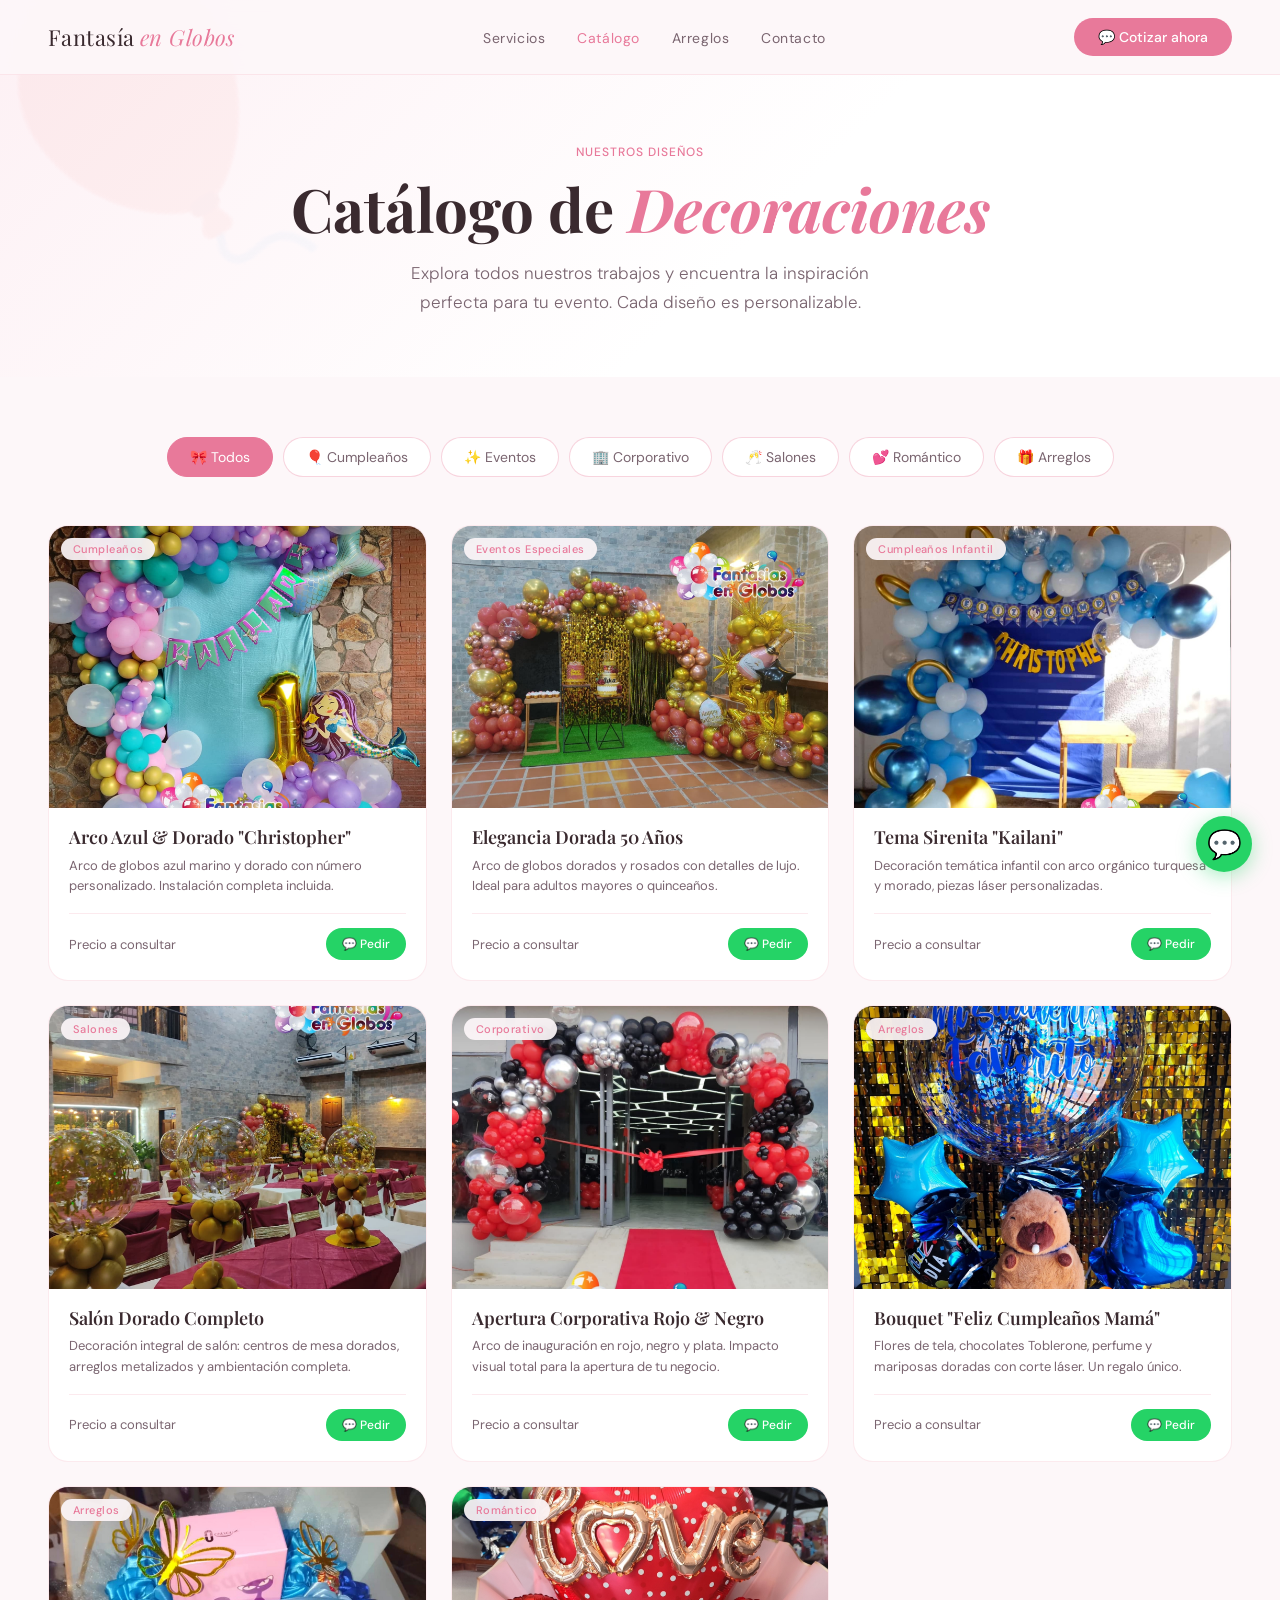
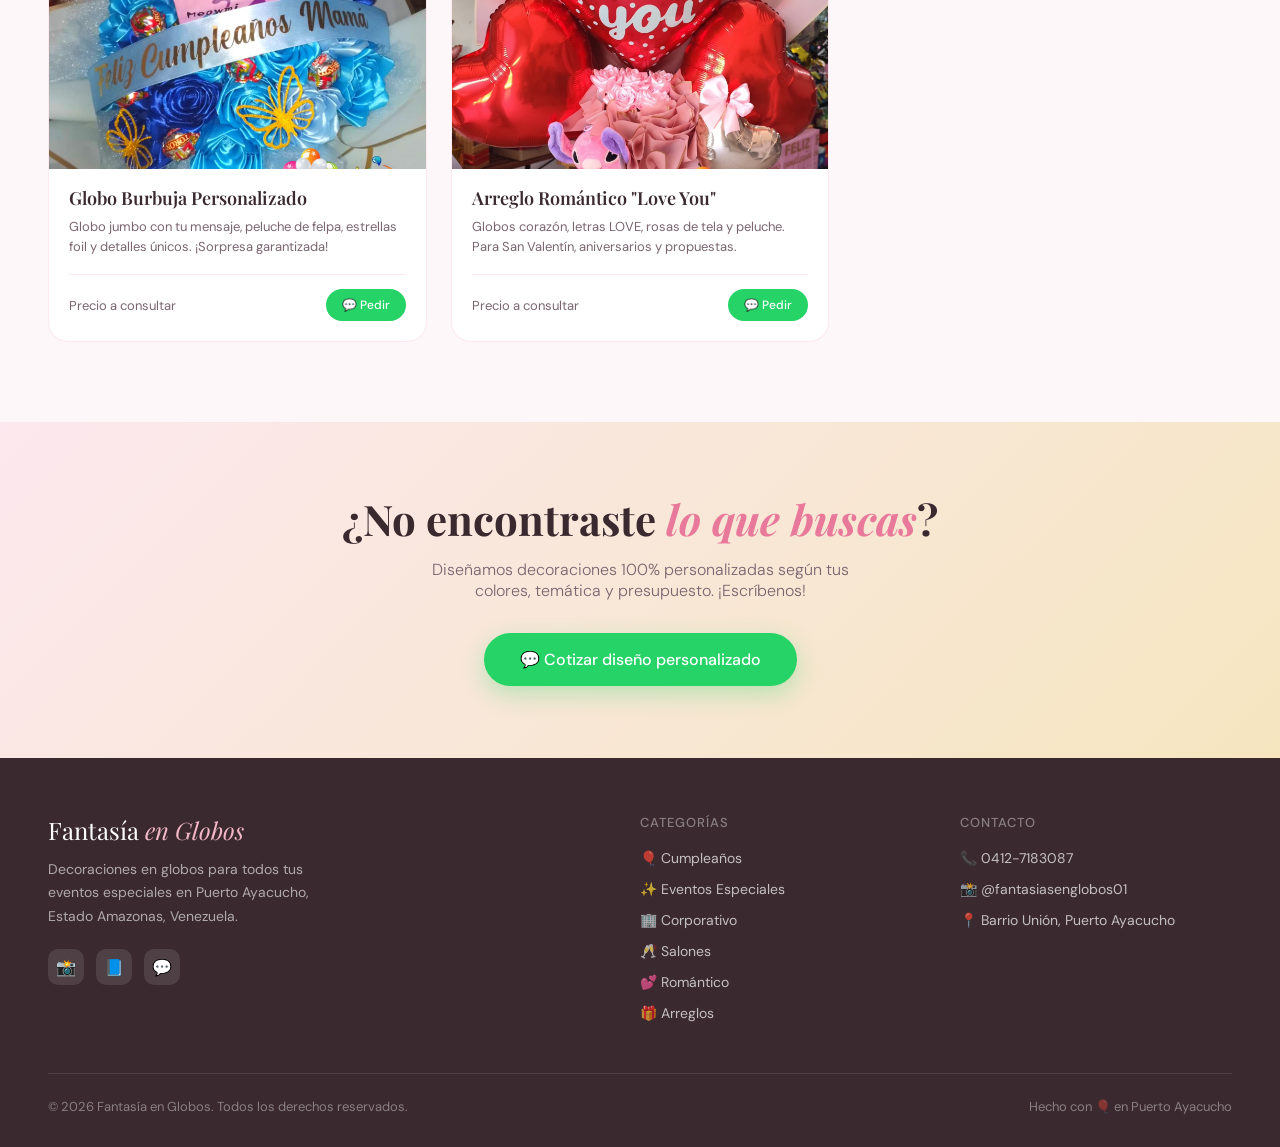
==== catalogo.html @ fffd7312 "Sitio web Fantasía en Globos - versión inicial - index.html: homepage completa con hero, categorías," ====
<!DOCTYPE html>
<html lang="es">
<head>
<meta charset="UTF-8">
<meta name="viewport" content="width=device-width, initial-scale=1.0">
<title>Catálogo — Fantasía en Globos | Puerto Ayacucho</title>
<meta name="description" content="Explora nuestro catálogo completo de decoraciones en globos: cumpleaños, eventos corporativos, románticos y arreglos especiales en Puerto Ayacucho, Venezuela.">
<link rel="stylesheet" href="styles.css">
<style>
  /* ── PAGE HERO ── */
  .page-hero {
    padding: 140px 48px 60px;
    background: linear-gradient(135deg, var(--rosa-palido) 0%, white 60%);
    text-align: center;
    position: relative; overflow: hidden;
  }
  .page-hero::before {
    content: '🎈';
    position: absolute; font-size: 300px; opacity: 0.04;
    top: -60px; left: -40px; transform: rotate(-20deg);
    pointer-events: none;
  }
  .page-hero .section-tag { margin-bottom: 14px; }
  .page-hero h1 {
    font-family: 'Playfair Display', serif;
    font-size: clamp(36px, 5vw, 60px);
    line-height: 1.15; color: var(--gris-texto);
    margin-bottom: 16px;
  }
  .page-hero h1 em { font-style: italic; color: var(--rosa-profundo); }
  .page-hero p { font-size: 17px; color: var(--gris-suave); max-width: 520px; margin: 0 auto; font-weight: 300; line-height: 1.7; }

  /* ── FILTER TABS ── */
  .catalog-section { padding: 60px 48px 80px; }
  .filter-wrap {
    display: flex; gap: 10px; flex-wrap: wrap;
    justify-content: center; margin-bottom: 48px;
  }
  .filter-btn {
    padding: 10px 22px; border-radius: 100px;
    border: 1.5px solid rgba(244,184,200,0.6);
    background: white; color: var(--gris-suave);
    font-size: 14px; font-weight: 400; cursor: pointer;
    transition: all 0.2s; font-family: 'DM Sans', sans-serif;
  }
  .filter-btn:hover { border-color: var(--rosa-profundo); color: var(--rosa-profundo); }
  .filter-btn.active {
    background: var(--rosa-profundo); color: white;
    border-color: var(--rosa-profundo);
  }

  /* ── CATALOG GRID ── */
  .catalog-grid {
    display: grid;
    grid-template-columns: repeat(3, 1fr);
    gap: 24px;
  }
  .catalog-card {
    border-radius: 20px; overflow: hidden;
    background: white;
    border: 1px solid rgba(244,184,200,0.3);
    transition: transform 0.3s, box-shadow 0.3s, opacity 0.3s;
    cursor: pointer;
  }
  .catalog-card:hover { transform: translateY(-5px); box-shadow: 0 20px 48px rgba(232,121,154,0.15); }
  .catalog-card.hidden { display: none; }
  .card-img {
    aspect-ratio: 4/3; overflow: hidden; position: relative;
  }
  .card-img img { width: 100%; height: 100%; object-fit: cover; transition: transform 0.5s; }
  .catalog-card:hover .card-img img { transform: scale(1.06); }
  .card-cat-badge {
    position: absolute; top: 12px; left: 12px;
    background: rgba(253,247,249,0.92);
    backdrop-filter: blur(8px);
    padding: 4px 12px; border-radius: 100px;
    font-size: 11px; font-weight: 500;
    color: var(--rosa-profundo); letter-spacing: 0.04em;
  }
  .card-zoom {
    position: absolute; top: 12px; right: 12px;
    width: 34px; height: 34px; border-radius: 50%;
    background: white;
    display: flex; align-items: center; justify-content: center;
    font-size: 16px; opacity: 0; transform: scale(0.8);
    transition: all 0.25s;
    box-shadow: 0 2px 8px rgba(0,0,0,0.1);
  }
  .catalog-card:hover .card-zoom { opacity: 1; transform: scale(1); }
  .card-body { padding: 18px 20px 20px; }
  .card-name {
    font-family: 'Playfair Display', serif;
    font-size: 18px; font-weight: 600;
    color: var(--gris-texto); margin-bottom: 6px;
    line-height: 1.3;
  }
  .card-desc { font-size: 13px; color: var(--gris-suave); line-height: 1.6; margin-bottom: 16px; }
  .card-footer {
    display: flex; align-items: center; justify-content: space-between;
    padding-top: 14px;
    border-top: 1px solid rgba(244,184,200,0.3);
  }
  .card-price { font-size: 13px; color: var(--gris-suave); }
  .card-wa-btn {
    display: inline-flex; align-items: center; gap: 6px;
    background: #25D366; color: white;
    padding: 8px 16px; border-radius: 100px;
    font-size: 12px; font-weight: 500; text-decoration: none;
    transition: background 0.2s;
  }
  .card-wa-btn:hover { background: #20b858; }

  /* ── MODAL ── */
  .modal-overlay {
    display: none;
    position: fixed; inset: 0; z-index: 1000;
    background: rgba(30,15,20,0.8);
    backdrop-filter: blur(4px);
    align-items: center; justify-content: center;
    padding: 20px;
  }
  .modal-overlay.open { display: flex; }
  .modal-box {
    background: white; border-radius: 24px;
    max-width: 780px; width: 100%;
    display: grid; grid-template-columns: 1fr 1fr;
    overflow: hidden;
    max-height: 90vh;
    box-shadow: 0 32px 80px rgba(0,0,0,0.3);
    animation: modalIn 0.3s ease;
  }
  @keyframes modalIn {
    from { opacity: 0; transform: scale(0.96) translateY(10px); }
    to { opacity: 1; transform: scale(1) translateY(0); }
  }
  .modal-img { overflow: hidden; }
  .modal-img img { width: 100%; height: 100%; object-fit: cover; min-height: 320px; }
  .modal-content { padding: 36px 32px; display: flex; flex-direction: column; }
  .modal-close {
    align-self: flex-end;
    background: var(--rosa-claro); border: none;
    width: 36px; height: 36px; border-radius: 50%;
    font-size: 18px; cursor: pointer; color: var(--rosa-profundo);
    display: flex; align-items: center; justify-content: center;
    transition: background 0.2s; margin-bottom: 20px;
  }
  .modal-close:hover { background: var(--rosa); }
  .modal-cat {
    font-size: 11px; font-weight: 500; letter-spacing: 0.08em;
    text-transform: uppercase; color: var(--dorado);
    margin-bottom: 8px;
  }
  .modal-name {
    font-family: 'Playfair Display', serif;
    font-size: clamp(22px, 3vw, 28px); line-height: 1.2;
    color: var(--gris-texto); margin-bottom: 14px;
  }
  .modal-desc { font-size: 15px; color: var(--gris-suave); line-height: 1.7; flex: 1; }
  .modal-wa-btn {
    display: inline-flex; align-items: center; gap: 8px;
    background: #25D366; color: white;
    padding: 14px 28px; border-radius: 100px;
    font-size: 15px; font-weight: 500; text-decoration: none;
    transition: all 0.2s; margin-top: 24px;
    box-shadow: 0 6px 20px rgba(37,211,102,0.3);
  }
  .modal-wa-btn:hover { background: #20b858; transform: translateY(-2px); }

  /* ── CTA BOTTOM ── */
  .catalog-cta {
    background: linear-gradient(135deg, var(--rosa-claro) 0%, var(--dorado-claro) 100%);
    padding: 72px 48px;
    text-align: center;
  }
  .catalog-cta h2 {
    font-family: 'Playfair Display', serif;
    font-size: clamp(26px, 3.5vw, 42px);
    margin-bottom: 14px; line-height: 1.2;
  }
  .catalog-cta h2 em { font-style: italic; color: var(--rosa-profundo); }
  .catalog-cta p { font-size: 16px; color: var(--gris-suave); max-width: 440px; margin: 0 auto 32px; font-weight: 300; }

  /* ── RESPONSIVE ── */
  @media (max-width: 900px) {
    .page-hero { padding: 120px 24px 50px; }
    .catalog-section { padding: 40px 24px 60px; }
    .catalog-grid { grid-template-columns: repeat(2, 1fr); gap: 16px; }
    .modal-box { grid-template-columns: 1fr; }
    .modal-img { display: none; }
    .catalog-cta { padding: 60px 24px; }
  }
  @media (max-width: 520px) {
    .catalog-grid { grid-template-columns: 1fr; }
  }
</style>
</head>
<body>

<!-- WHATSAPP FLOTANTE -->
<a href="https://wa.me/584127183087" class="whatsapp-float" target="_blank" title="Contáctanos por WhatsApp">💬</a>

<!-- NAVBAR -->
<nav>
  <a href="index.html" class="nav-logo">Fantasía <span>en Globos</span></a>
  <ul class="nav-links">
    <li><a href="index.html#categorias">Servicios</a></li>
    <li><a href="catalogo.html" class="active">Catálogo</a></li>
    <li><a href="index.html#arreglos">Arreglos</a></li>
    <li><a href="contacto.html">Contacto</a></li>
  </ul>
  <a href="https://wa.me/584127183087" class="nav-cta" target="_blank">💬 Cotizar ahora</a>
</nav>

<!-- PAGE HERO -->
<section class="page-hero">
  <div class="section-tag">Nuestros diseños</div>
  <h1>Catálogo de <em>Decoraciones</em></h1>
  <p>Explora todos nuestros trabajos y encuentra la inspiración perfecta para tu evento. Cada diseño es personalizable.</p>
</section>

<!-- CATALOG -->
<section class="catalog-section">

  <!-- Filtros -->
  <div class="filter-wrap">
    <button class="filter-btn active" data-filter="all">🎀 Todos</button>
    <button class="filter-btn" data-filter="cumpleanos">🎈 Cumpleaños</button>
    <button class="filter-btn" data-filter="eventos">✨ Eventos</button>
    <button class="filter-btn" data-filter="corporativo">🏢 Corporativo</button>
    <button class="filter-btn" data-filter="salones">🥂 Salones</button>
    <button class="filter-btn" data-filter="romantico">💕 Romántico</button>
    <button class="filter-btn" data-filter="arreglos">🎁 Arreglos</button>
  </div>

  <!-- Grid -->
  <div class="catalog-grid">

    <!-- Cumple 1 -->
    <div class="catalog-card" data-category="cumpleanos"
         data-name="Arco Azul & Dorado &quot;Christopher&quot;"
         data-cat="Cumpleaños"
         data-desc="Imponente arco de globos en tonos azul cielo, azul marino y dorado. Decoración completa de mesa con número personalizado. Perfecto para cumpleaños masculinos y elegantes."
         data-img="Cumple_1.jpg">
      <div class="card-img">
        <img src="Cumple_1.jpg" alt="Arco azul y dorado cumpleaños Christopher" loading="lazy">
        <div class="card-cat-badge">Cumpleaños</div>
        <div class="card-zoom">🔍</div>
      </div>
      <div class="card-body">
        <div class="card-name">Arco Azul & Dorado "Christopher"</div>
        <div class="card-desc">Arco de globos azul marino y dorado con número personalizado. Instalación completa incluida.</div>
        <div class="card-footer">
          <span class="card-price">Precio a consultar</span>
          <a href="https://wa.me/584127183087?text=Hola%21%20Me%20interesa%20el%20%22Arco%20Azul%20y%20Dorado%22%20para%20cumplea%C3%B1os.%20%C2%BFMe%20pueden%20cotizar%3F" class="card-wa-btn" target="_blank">💬 Pedir</a>
        </div>
      </div>
    </div>

    <!-- Cumple 2 -->
    <div class="catalog-card" data-category="cumpleanos eventos"
         data-name="Elegancia Dorada 50 Años"
         data-cat="Cumpleaños / Eventos"
         data-desc="Decoración de lujo en rosa y dorado para un cumpleaños de 50 años. Arco de globos texturizados con globos dorados, rosados y transparentes. Estilo sofisticado y atemporal."
         data-img="Cumple2.jpg">
      <div class="card-img">
        <img src="Cumple2.jpg" alt="Decoración elegante cumpleaños 50 años dorado y rosa" loading="lazy">
        <div class="card-cat-badge">Eventos Especiales</div>
        <div class="card-zoom">🔍</div>
      </div>
      <div class="card-body">
        <div class="card-name">Elegancia Dorada 50 Años</div>
        <div class="card-desc">Arco de globos dorados y rosados con detalles de lujo. Ideal para adultos mayores o quinceaños.</div>
        <div class="card-footer">
          <span class="card-price">Precio a consultar</span>
          <a href="https://wa.me/584127183087?text=Hola%21%20Me%20interesa%20la%20%22Elegancia%20Dorada%2050%20A%C3%B1os%22.%20%C2%BFMe%20pueden%20cotizar%3F" class="card-wa-btn" target="_blank">💬 Pedir</a>
        </div>
      </div>
    </div>

    <!-- Cumple 3 -->
    <div class="catalog-card" data-category="cumpleanos"
         data-name="Tema Sirenita &quot;Kailani&quot;"
         data-cat="Cumpleaños Infantil"
         data-desc="Mágica decoración temática de La Sirenita para el cumpleaños de Kailani. Globos en degradé de turquesa, verde mar y morado. Arco orgánico con piezas personalizadas de corte láser."
         data-img="Cumple3.jpg">
      <div class="card-img">
        <img src="Cumple3.jpg" alt="Tema Sirenita cumpleaños infantil Kailani" loading="lazy">
        <div class="card-cat-badge">Cumpleaños Infantil</div>
        <div class="card-zoom">🔍</div>
      </div>
      <div class="card-body">
        <div class="card-name">Tema Sirenita "Kailani"</div>
        <div class="card-desc">Decoración temática infantil con arco orgánico turquesa y morado, piezas láser personalizadas.</div>
        <div class="card-footer">
          <span class="card-price">Precio a consultar</span>
          <a href="https://wa.me/584127183087?text=Hola%21%20Me%20interesa%20el%20%22Tema%20Sirenita%22%20para%20cumplea%C3%B1os%20infantil.%20%C2%BFMe%20pueden%20cotizar%3F" class="card-wa-btn" target="_blank">💬 Pedir</a>
        </div>
      </div>
    </div>

    <!-- Corpo 1 -->
    <div class="catalog-card" data-category="salones corporativo"
         data-name="Salón Dorado Completo"
         data-cat="Salones / Corporativo"
         data-desc="Decoración integral de salón con centros de mesa dorados, arreglos florales artificiales y globos metalizados. Ambientación completa para 15+ mesas. Perfecto para banquetes, bodas y eventos corporativos de gala."
         data-img="Corpo1.jpg">
      <div class="card-img">
        <img src="Corpo1.jpg" alt="Salón completo decorado con centros de mesa dorados" loading="lazy">
        <div class="card-cat-badge">Salones</div>
        <div class="card-zoom">🔍</div>
      </div>
      <div class="card-body">
        <div class="card-name">Salón Dorado Completo</div>
        <div class="card-desc">Decoración integral de salón: centros de mesa dorados, arreglos metalizados y ambientación completa.</div>
        <div class="card-footer">
          <span class="card-price">Precio a consultar</span>
          <a href="https://wa.me/584127183087?text=Hola%21%20Me%20interesa%20la%20%22Decoraci%C3%B3n%20de%20Sal%C3%B3n%20Dorado%22.%20%C2%BFMe%20pueden%20cotizar%3F" class="card-wa-btn" target="_blank">💬 Pedir</a>
        </div>
      </div>
    </div>

    <!-- Corpo 2 -->
    <div class="catalog-card" data-category="corporativo"
         data-name="Apertura Corporativa Rojo & Negro"
         data-cat="Corporativo"
         data-desc="Arco de inauguración en rojo, negro y plata para apertura de negocio. Diseño impactante con globos metalizados y cromados. Transmite profesionalismo y da la bienvenida con estilo a clientes y socios."
         data-img="Corpo2.jpg">
      <div class="card-img">
        <img src="Corpo2.jpg" alt="Arco corporativo rojo negro plata apertura negocio" loading="lazy">
        <div class="card-cat-badge">Corporativo</div>
        <div class="card-zoom">🔍</div>
      </div>
      <div class="card-body">
        <div class="card-name">Apertura Corporativa Rojo & Negro</div>
        <div class="card-desc">Arco de inauguración en rojo, negro y plata. Impacto visual total para la apertura de tu negocio.</div>
        <div class="card-footer">
          <span class="card-price">Precio a consultar</span>
          <a href="https://wa.me/584127183087?text=Hola%21%20Me%20interesa%20el%20%22Arco%20Corporativo%20Rojo%20y%20Negro%22%20para%20apertura.%20%C2%BFMe%20pueden%20cotizar%3F" class="card-wa-btn" target="_blank">💬 Pedir</a>
        </div>
      </div>
    </div>

    <!-- Arreglo 1 -->
    <div class="catalog-card" data-category="arreglos"
         data-name='Bouquet "Feliz Cumpleaños Mamá"'
         data-cat="Arreglos Especiales"
         data-desc="Arreglo decorativo especial con flores de tela, chocolates Toblerone, perfume y mariposas doradas cortadas con láser. Un regalo completo, detallado y único que seguro le encantará a mamá."
         data-img="Arreglo1.jpg">
      <div class="card-img">
        <img src="Arreglo1.jpg" alt="Bouquet Feliz Cumpleaños Mamá con chocolates y mariposas láser" loading="lazy">
        <div class="card-cat-badge">Arreglos</div>
        <div class="card-zoom">🔍</div>
      </div>
      <div class="card-body">
        <div class="card-name">Bouquet "Feliz Cumpleaños Mamá"</div>
        <div class="card-desc">Flores de tela, chocolates Toblerone, perfume y mariposas doradas con corte láser. Un regalo único.</div>
        <div class="card-footer">
          <span class="card-price">Precio a consultar</span>
          <a href="https://wa.me/584127183087?text=Hola%21%20Me%20interesa%20el%20%22Bouquet%20Feliz%20Cumplea%C3%B1os%20Mam%C3%A1%22.%20%C2%BFMe%20pueden%20cotizar%3F" class="card-wa-btn" target="_blank">💬 Pedir</a>
        </div>
      </div>
    </div>

    <!-- Arreglo 2 -->
    <div class="catalog-card" data-category="arreglos"
         data-name="Globo Burbuja Personalizado"
         data-cat="Arreglos / Regalos"
         data-desc="Globo jumbo transparente tipo burbuja con mensaje o nombre personalizado en su interior. Acompañado de peluche de felpa, estrellas foil y detalles decorativos únicos. Sorprende de una manera diferente."
         data-img="Arreglo2.jpg">
      <div class="card-img">
        <img src="Arreglo2.jpg" alt="Globo burbuja personalizado con peluche y estrellas foil" loading="lazy">
        <div class="card-cat-badge">Arreglos</div>
        <div class="card-zoom">🔍</div>
      </div>
      <div class="card-body">
        <div class="card-name">Globo Burbuja Personalizado</div>
        <div class="card-desc">Globo jumbo con tu mensaje, peluche de felpa, estrellas foil y detalles únicos. ¡Sorpresa garantizada!</div>
        <div class="card-footer">
          <span class="card-price">Precio a consultar</span>
          <a href="https://wa.me/584127183087?text=Hola%21%20Me%20interesa%20el%20%22Globo%20Burbuja%20Personalizado%22.%20%C2%BFMe%20pueden%20cotizar%3F" class="card-wa-btn" target="_blank">💬 Pedir</a>
        </div>
      </div>
    </div>

    <!-- Arreglo 3 -->
    <div class="catalog-card" data-category="arreglos romantico"
         data-name='Arreglo Romántico "Love You"'
         data-cat="Romántico / Arreglos"
         data-desc="Arreglo romántico con globos corazón rojos y rosados, letras foil LOVE, rosas de tela y peluche de peluche. Ideal para San Valentín, aniversarios, propuestas de matrimonio o cualquier sorpresa especial."
         data-img="Arreglo3.jpg">
      <div class="card-img">
        <img src="Arreglo3.jpg" alt="Arreglo romántico Love You globos corazón y rosas" loading="lazy">
        <div class="card-cat-badge">Romántico</div>
        <div class="card-zoom">🔍</div>
      </div>
      <div class="card-body">
        <div class="card-name">Arreglo Romántico "Love You"</div>
        <div class="card-desc">Globos corazón, letras LOVE, rosas de tela y peluche. Para San Valentín, aniversarios y propuestas.</div>
        <div class="card-footer">
          <span class="card-price">Precio a consultar</span>
          <a href="https://wa.me/584127183087?text=Hola%21%20Me%20interesa%20el%20%22Arreglo%20Romántico%20Love%20You%22.%20%C2%BFMe%20pueden%20cotizar%3F" class="card-wa-btn" target="_blank">💬 Pedir</a>
        </div>
      </div>
    </div>

  </div>
</section>

<!-- MODAL -->
<div class="modal-overlay" id="modal">
  <div class="modal-box">
    <div class="modal-img">
      <img id="modal-img" src="" alt="">
    </div>
    <div class="modal-content">
      <button class="modal-close" id="modal-close">✕</button>
      <div class="modal-cat" id="modal-cat"></div>
      <div class="modal-name" id="modal-name"></div>
      <div class="modal-desc" id="modal-desc"></div>
      <a class="modal-wa-btn" id="modal-wa" href="#" target="_blank">💬 Pedir por WhatsApp</a>
    </div>
  </div>
</div>

<!-- CTA -->
<section class="catalog-cta">
  <h2>¿No encontraste <em>lo que buscas</em>?</h2>
  <p>Diseñamos decoraciones 100% personalizadas según tus colores, temática y presupuesto. ¡Escríbenos!</p>
  <a href="https://wa.me/584127183087?text=Hola%21%20Quisiera%20cotizar%20una%20decoraci%C3%B3n%20personalizada.%20%C2%BFMe%20pueden%20asesorar%3F" class="btn-whatsapp" target="_blank">💬 Cotizar diseño personalizado</a>
</section>

<!-- FOOTER -->
<footer>
  <div class="footer-grid">
    <div>
      <div class="footer-logo">Fantasía <span>en Globos</span></div>
      <div class="footer-desc">Decoraciones en globos para todos tus eventos especiales en Puerto Ayacucho, Estado Amazonas, Venezuela.</div>
      <div class="footer-social">
        <a href="https://www.instagram.com/fantasiasenglobos01" class="social-btn" target="_blank" title="Instagram">📸</a>
        <a href="https://www.facebook.com/fantasiaen.globo.5" class="social-btn" target="_blank" title="Facebook">📘</a>
        <a href="https://wa.me/584127183087" class="social-btn" target="_blank" title="WhatsApp">💬</a>
      </div>
    </div>
    <div class="footer-col">
      <h4>Categorías</h4>
      <ul>
        <li><a href="catalogo.html?cat=cumpleanos">🎈 Cumpleaños</a></li>
        <li><a href="catalogo.html?cat=eventos">✨ Eventos Especiales</a></li>
        <li><a href="catalogo.html?cat=corporativo">🏢 Corporativo</a></li>
        <li><a href="catalogo.html?cat=salones">🥂 Salones</a></li>
        <li><a href="catalogo.html?cat=romantico">💕 Romántico</a></li>
        <li><a href="catalogo.html?cat=arreglos">🎁 Arreglos</a></li>
      </ul>
    </div>
    <div class="footer-col">
      <h4>Contacto</h4>
      <ul>
        <li><a href="https://wa.me/584127183087">📞 0412-7183087</a></li>
        <li><a href="https://www.instagram.com/fantasiasenglobos01" target="_blank">📸 @fantasiasenglobos01</a></li>
        <li><a href="contacto.html">📍 Barrio Unión, Puerto Ayacucho</a></li>
      </ul>
    </div>
  </div>
  <div class="footer-bottom">
    <span>© 2026 Fantasía en Globos. Todos los derechos reservados.</span>
    <span>Hecho con 🎈 en Puerto Ayacucho</span>
  </div>
</footer>

<script>
  /* ── FILTER ── */
  const filterBtns = document.querySelectorAll('.filter-btn');
  const cards = document.querySelectorAll('.catalog-card');

  filterBtns.forEach(btn => {
    btn.addEventListener('click', () => {
      filterBtns.forEach(b => b.classList.remove('active'));
      btn.classList.add('active');
      const filter = btn.dataset.filter;
      cards.forEach(card => {
        const cats = card.dataset.category || '';
        if (filter === 'all' || cats.includes(filter)) {
          card.classList.remove('hidden');
        } else {
          card.classList.add('hidden');
        }
      });
    });
  });

  /* ── FILTER FROM URL ── */
  const urlParams = new URLSearchParams(window.location.search);
  const catParam = urlParams.get('cat');
  if (catParam) {
    const matchBtn = document.querySelector(`[data-filter="${catParam}"]`);
    if (matchBtn) matchBtn.click();
  }

  /* ── MODAL ── */
  const modal = document.getElementById('modal');
  const modalImg = document.getElementById('modal-img');
  const modalCat = document.getElementById('modal-cat');
  const modalName = document.getElementById('modal-name');
  const modalDesc = document.getElementById('modal-desc');
  const modalWa = document.getElementById('modal-wa');
  const modalClose = document.getElementById('modal-close');

  cards.forEach(card => {
    card.addEventListener('click', (e) => {
      if (e.target.closest('.card-wa-btn')) return;
      const img = card.dataset.img;
      const name = card.dataset.name;
      const cat = card.dataset.cat;
      const desc = card.dataset.desc;
      const waMsg = encodeURIComponent(`Hola! Me interesa "${name}". ¿Me pueden cotizar?`);
      modalImg.src = img;
      modalImg.alt = name;
      modalCat.textContent = cat;
      modalName.innerHTML = name;
      modalDesc.textContent = desc;
      modalWa.href = `https://wa.me/584127183087?text=${waMsg}`;
      modal.classList.add('open');
      document.body.style.overflow = 'hidden';
    });
  });

  function closeModal() {
    modal.classList.remove('open');
    document.body.style.overflow = '';
  }
  modalClose.addEventListener('click', closeModal);
  modal.addEventListener('click', (e) => { if (e.target === modal) closeModal(); });
  document.addEventListener('keydown', (e) => { if (e.key === 'Escape') closeModal(); });
</script>

</body>
</html>
---- styles.css ----
/* =============================================
   FANTASÍA EN GLOBOS — Estilos compartidos
   ============================================= */

@import url('https://fonts.googleapis.com/css2?family=Playfair+Display:ital,wght@0,400;0,600;1,400&family=DM+Sans:wght@300;400;500&display=swap');

:root {
  --rosa: #f4b8c8;
  --rosa-claro: #fce8ee;
  --rosa-palido: #fdf0f4;
  --rosa-profundo: #e8799a;
  --dorado: #c9a84c;
  --dorado-claro: #f5e6c0;
  --blanco: #ffffff;
  --gris-texto: #3a2a2f;
  --gris-suave: #7a6570;
  --fondo: #fdf7f9;
}

* { margin: 0; padding: 0; box-sizing: border-box; }
html { scroll-behavior: smooth; }
body {
  font-family: 'DM Sans', sans-serif;
  background: var(--fondo);
  color: var(--gris-texto);
  overflow-x: hidden;
}

/* ── NAVBAR ── */
nav {
  position: fixed; top: 0; left: 0; right: 0; z-index: 100;
  display: flex; align-items: center; justify-content: space-between;
  padding: 18px 48px;
  background: rgba(253,247,249,0.92);
  backdrop-filter: blur(12px);
  border-bottom: 1px solid rgba(244,184,200,0.3);
}
.nav-logo {
  font-family: 'Playfair Display', serif;
  font-size: 22px;
  color: var(--gris-texto);
  text-decoration: none;
  letter-spacing: 0.02em;
}
.nav-logo span { color: var(--rosa-profundo); font-style: italic; }
.nav-links { display: flex; gap: 32px; list-style: none; }
.nav-links a {
  font-size: 14px; font-weight: 400; color: var(--gris-suave);
  text-decoration: none; letter-spacing: 0.04em;
  transition: color 0.2s;
}
.nav-links a:hover, .nav-links a.active { color: var(--rosa-profundo); }
.nav-cta {
  background: var(--rosa-profundo); color: white;
  padding: 10px 24px; border-radius: 100px;
  font-size: 14px; font-weight: 500; text-decoration: none;
  transition: background 0.2s, transform 0.15s;
  display: flex; align-items: center; gap: 8px;
}
.nav-cta:hover { background: #d4607e; transform: translateY(-1px); }

/* ── BOTONES ── */
.btn-primary {
  background: var(--rosa-profundo); color: white;
  padding: 15px 32px; border-radius: 100px;
  font-size: 15px; font-weight: 500; text-decoration: none;
  display: inline-flex; align-items: center; gap: 10px;
  transition: all 0.2s;
}
.btn-primary:hover { background: #d4607e; transform: translateY(-2px); box-shadow: 0 8px 24px rgba(232,121,154,0.3); }
.btn-secondary {
  background: transparent; color: var(--gris-texto);
  padding: 15px 32px; border-radius: 100px;
  font-size: 15px; font-weight: 500; text-decoration: none;
  border: 1.5px solid rgba(58,42,47,0.2);
  display: inline-flex; align-items: center; gap: 10px;
  transition: all 0.2s;
}
.btn-secondary:hover { border-color: var(--rosa-profundo); color: var(--rosa-profundo); }
.btn-whatsapp {
  display: inline-flex; align-items: center; gap: 10px;
  background: #25D366; color: white;
  padding: 16px 36px; border-radius: 100px;
  font-size: 16px; font-weight: 500; text-decoration: none;
  transition: all 0.2s;
  box-shadow: 0 8px 24px rgba(37,211,102,0.3);
}
.btn-whatsapp:hover { background: #20b858; transform: translateY(-2px); box-shadow: 0 12px 32px rgba(37,211,102,0.4); }

/* ── SECTION HEADER ── */
.section-header { text-align: center; margin-bottom: 56px; }
.section-tag {
  display: inline-block;
  font-size: 12px; font-weight: 500; letter-spacing: 0.08em;
  text-transform: uppercase; color: var(--rosa-profundo);
  margin-bottom: 12px;
}
.section-title {
  font-family: 'Playfair Display', serif;
  font-size: clamp(28px, 3.5vw, 42px);
  color: var(--gris-texto); line-height: 1.2;
}
.section-title em { font-style: italic; color: var(--rosa-profundo); }

/* ── FOOTER ── */
footer {
  background: var(--gris-texto);
  color: rgba(255,255,255,0.8);
  padding: 56px 48px 32px;
}
.footer-grid {
  display: grid; grid-template-columns: 2fr 1fr 1fr;
  gap: 48px; margin-bottom: 40px;
}
.footer-logo {
  font-family: 'Playfair Display', serif;
  font-size: 24px; color: white;
  margin-bottom: 12px;
}
.footer-logo span { color: var(--rosa); font-style: italic; }
.footer-desc { font-size: 14px; line-height: 1.7; color: rgba(255,255,255,0.6); max-width: 280px; }
.footer-social { display: flex; gap: 12px; margin-top: 20px; }
.social-btn {
  width: 36px; height: 36px; border-radius: 10px;
  background: rgba(255,255,255,0.1);
  display: flex; align-items: center; justify-content: center;
  color: white; text-decoration: none; font-size: 16px;
  transition: background 0.2s;
}
.social-btn:hover { background: var(--rosa-profundo); }
.footer-col h4 { font-size: 13px; font-weight: 500; letter-spacing: 0.08em; text-transform: uppercase; color: rgba(255,255,255,0.4); margin-bottom: 16px; }
.footer-col ul { list-style: none; }
.footer-col li { margin-bottom: 10px; }
.footer-col a { color: rgba(255,255,255,0.7); text-decoration: none; font-size: 14px; transition: color 0.2s; }
.footer-col a:hover { color: var(--rosa); }
.footer-bottom {
  padding-top: 24px; border-top: 1px solid rgba(255,255,255,0.1);
  display: flex; justify-content: space-between; align-items: center;
  font-size: 13px; color: rgba(255,255,255,0.4);
}

/* ── WHATSAPP FLOAT ── */
.whatsapp-float {
  position: fixed; bottom: 28px; right: 28px; z-index: 999;
  width: 56px; height: 56px; border-radius: 50%;
  background: #25D366;
  display: flex; align-items: center; justify-content: center;
  font-size: 28px; text-decoration: none; color: white;
  box-shadow: 0 4px 20px rgba(37,211,102,0.4);
  transition: transform 0.2s, box-shadow 0.2s;
  animation: pulse 2.5s infinite;
}
.whatsapp-float:hover { transform: scale(1.1); box-shadow: 0 8px 28px rgba(37,211,102,0.5); }

/* ── ANIMACIONES ── */
@keyframes pulse {
  0%, 100% { box-shadow: 0 4px 20px rgba(37,211,102,0.4); }
  50% { box-shadow: 0 4px 32px rgba(37,211,102,0.7); }
}
@keyframes fadeUp {
  from { opacity: 0; transform: translateY(24px); }
  to { opacity: 1; transform: translateY(0); }
}
.fade-up { animation: fadeUp 0.7s ease forwards; }
.delay-1 { animation-delay: 0.1s; opacity: 0; }
.delay-2 { animation-delay: 0.25s; opacity: 0; }
.delay-3 { animation-delay: 0.4s; opacity: 0; }
.delay-4 { animation-delay: 0.55s; opacity: 0; }

/* ── RESPONSIVE COMPARTIDO ── */
@media (max-width: 900px) {
  nav { padding: 16px 24px; }
  .nav-links { display: none; }
  .footer-grid { grid-template-columns: 1fr; }
  .footer-bottom { flex-direction: column; gap: 8px; text-align: center; }
}
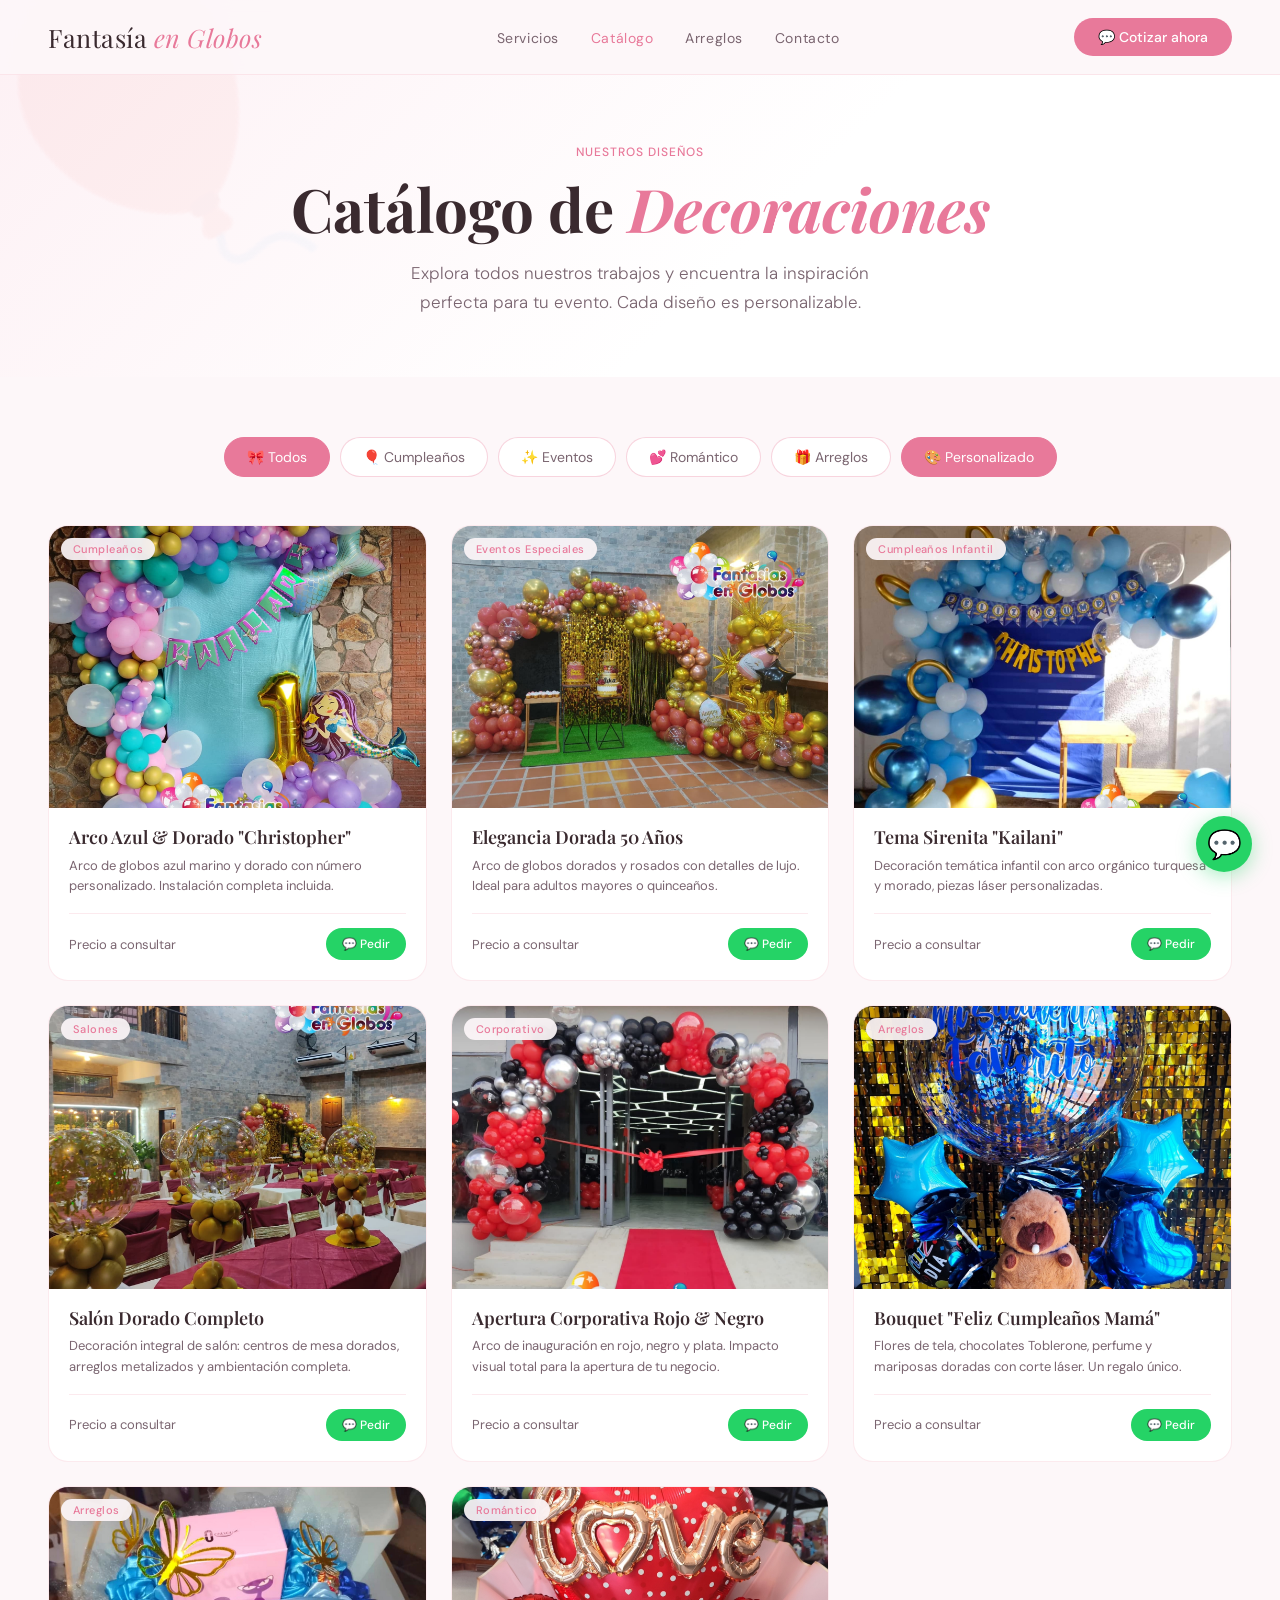
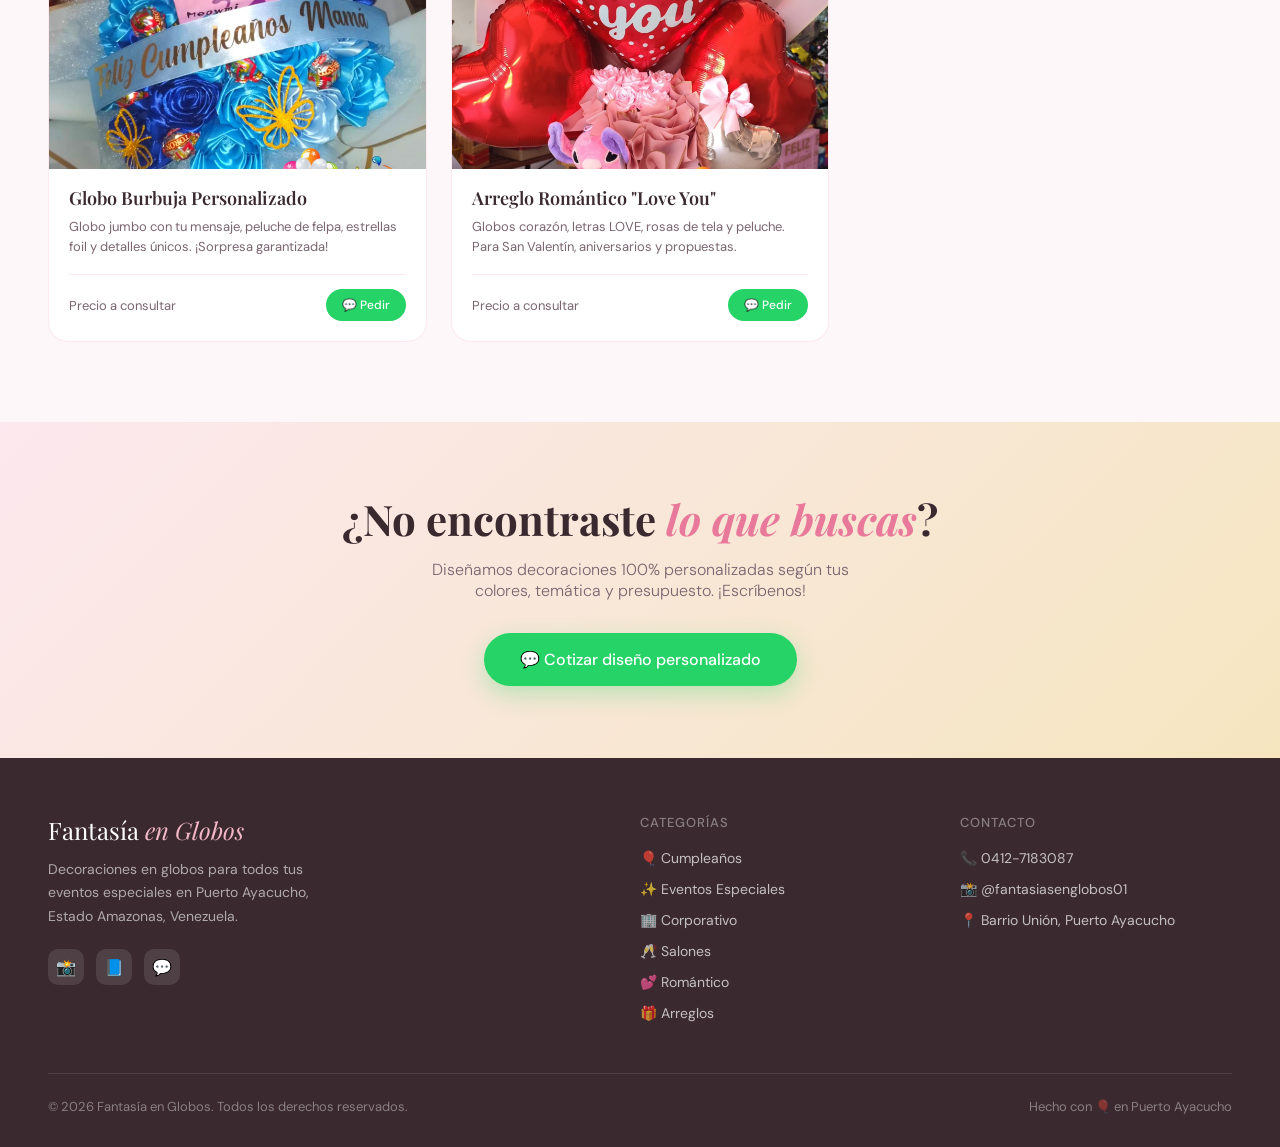
==== commit ec72c403: "catalogo: elimina filtros Salones/Corporativo, agrega botón Personalizado - Quita botones de filtro " ====
--- a/catalogo.html
+++ b/catalogo.html
@@ -48,6 +48,15 @@
     background: var(--rosa-profundo); color: white;
     border-color: var(--rosa-profundo);
   }
+  .filter-personalizado {
+    padding: 10px 22px; border-radius: 100px;
+    border: 1.5px solid #e8799a;
+    background: #e8799a; color: white;
+    font-size: 14px; font-weight: 400; cursor: pointer;
+    transition: all 0.2s; font-family: 'DM Sans', sans-serif;
+    text-decoration: none; display: inline-flex; align-items: center;
+  }
+  .filter-personalizado:hover { background: #d4607e; border-color: #d4607e; }
 
   /* ── CATALOG GRID ── */
   .catalog-grid {
@@ -226,10 +235,9 @@
     <button class="filter-btn active" data-filter="all">🎀 Todos</button>
     <button class="filter-btn" data-filter="cumpleanos">🎈 Cumpleaños</button>
     <button class="filter-btn" data-filter="eventos">✨ Eventos</button>
-    <button class="filter-btn" data-filter="corporativo">🏢 Corporativo</button>
-    <button class="filter-btn" data-filter="salones">🥂 Salones</button>
     <button class="filter-btn" data-filter="romantico">💕 Romántico</button>
     <button class="filter-btn" data-filter="arreglos">🎁 Arreglos</button>
+    <a href="configurador.html" class="filter-personalizado">🎨 Personalizado</a>
   </div>
 
   <!-- Grid -->
--- a/styles.css
+++ b/styles.css
@@ -35,9 +35,14 @@
   backdrop-filter: blur(12px);
   border-bottom: 1px solid rgba(244,184,200,0.3);
 }
+.nav-brand { display: flex; flex-direction: column; gap: 2px; }
+.nav-location {
+  font-size: 11.4px; color: var(--gris-suave);
+  letter-spacing: 0.05em; line-height: 1;
+}
 .nav-logo {
   font-family: 'Playfair Display', serif;
-  font-size: 22px;
+  font-size: 25.3px;
   color: var(--gris-texto);
   text-decoration: none;
   letter-spacing: 0.02em;
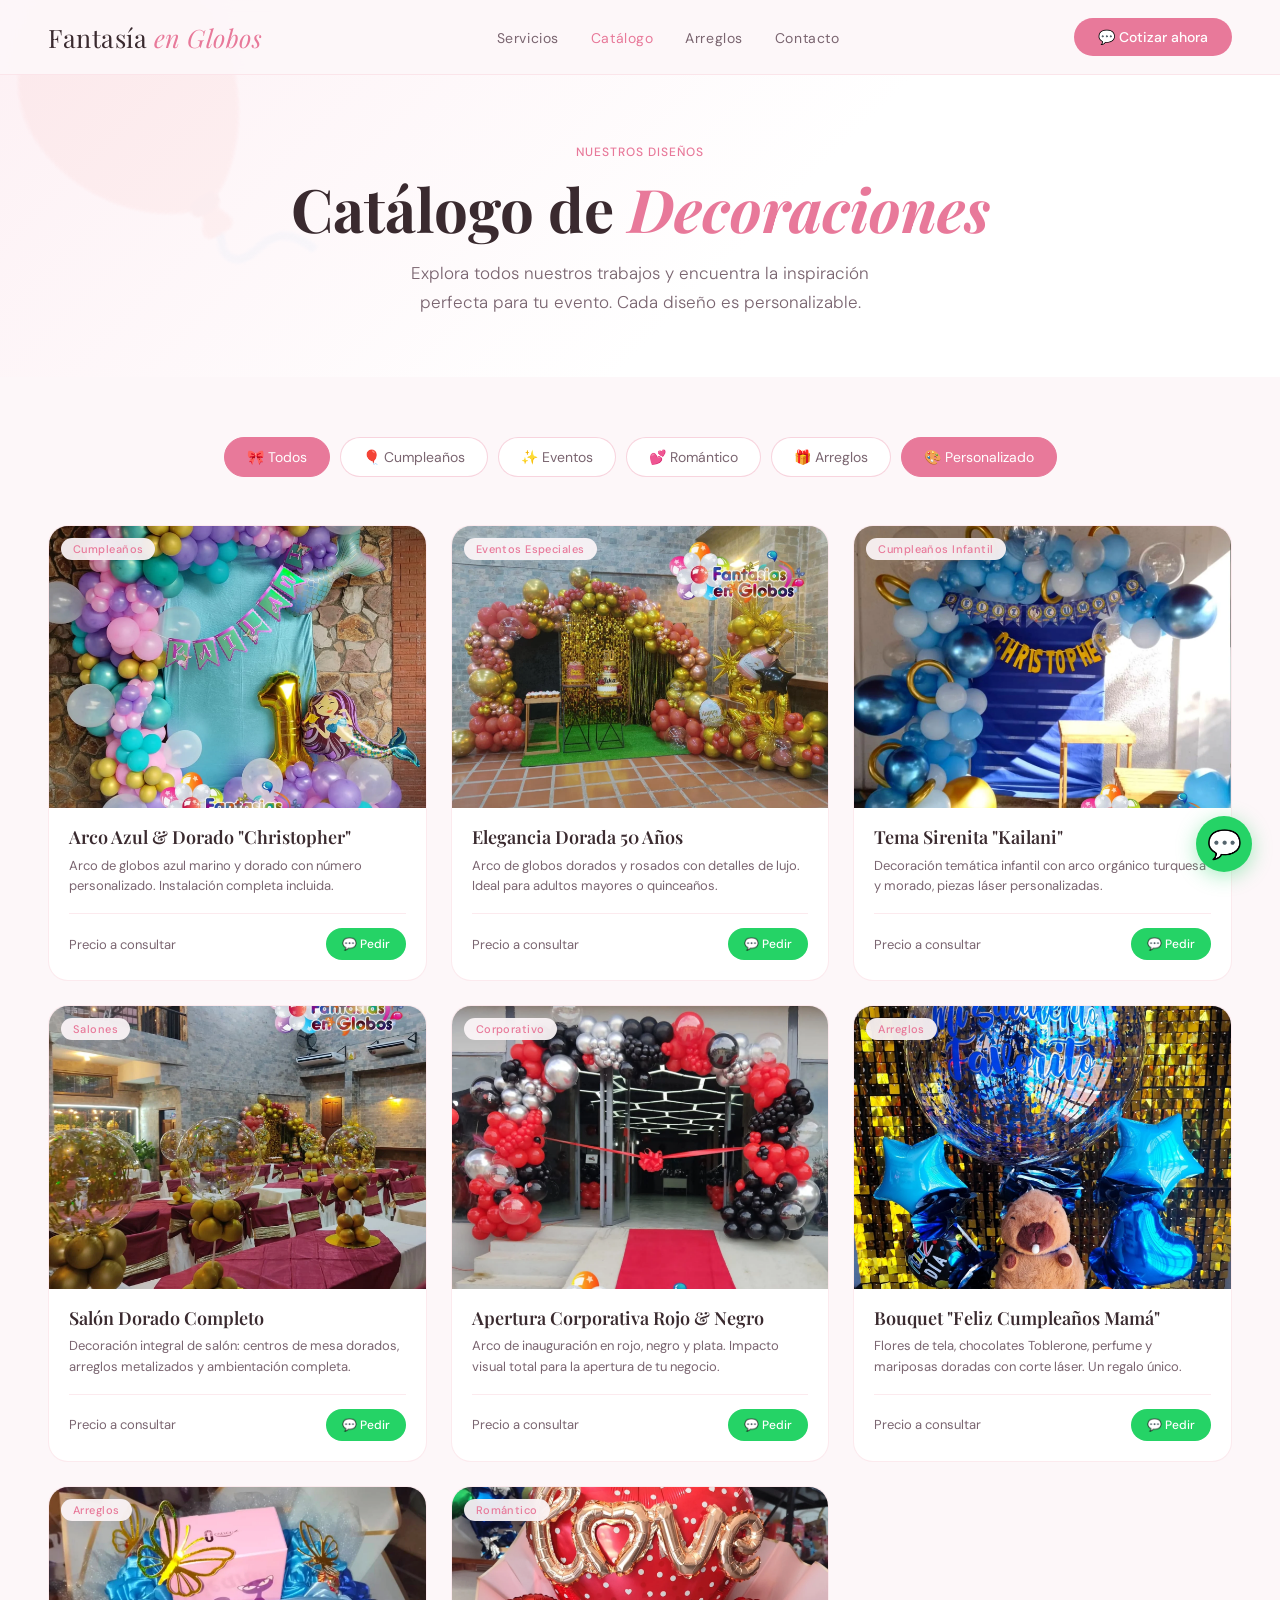
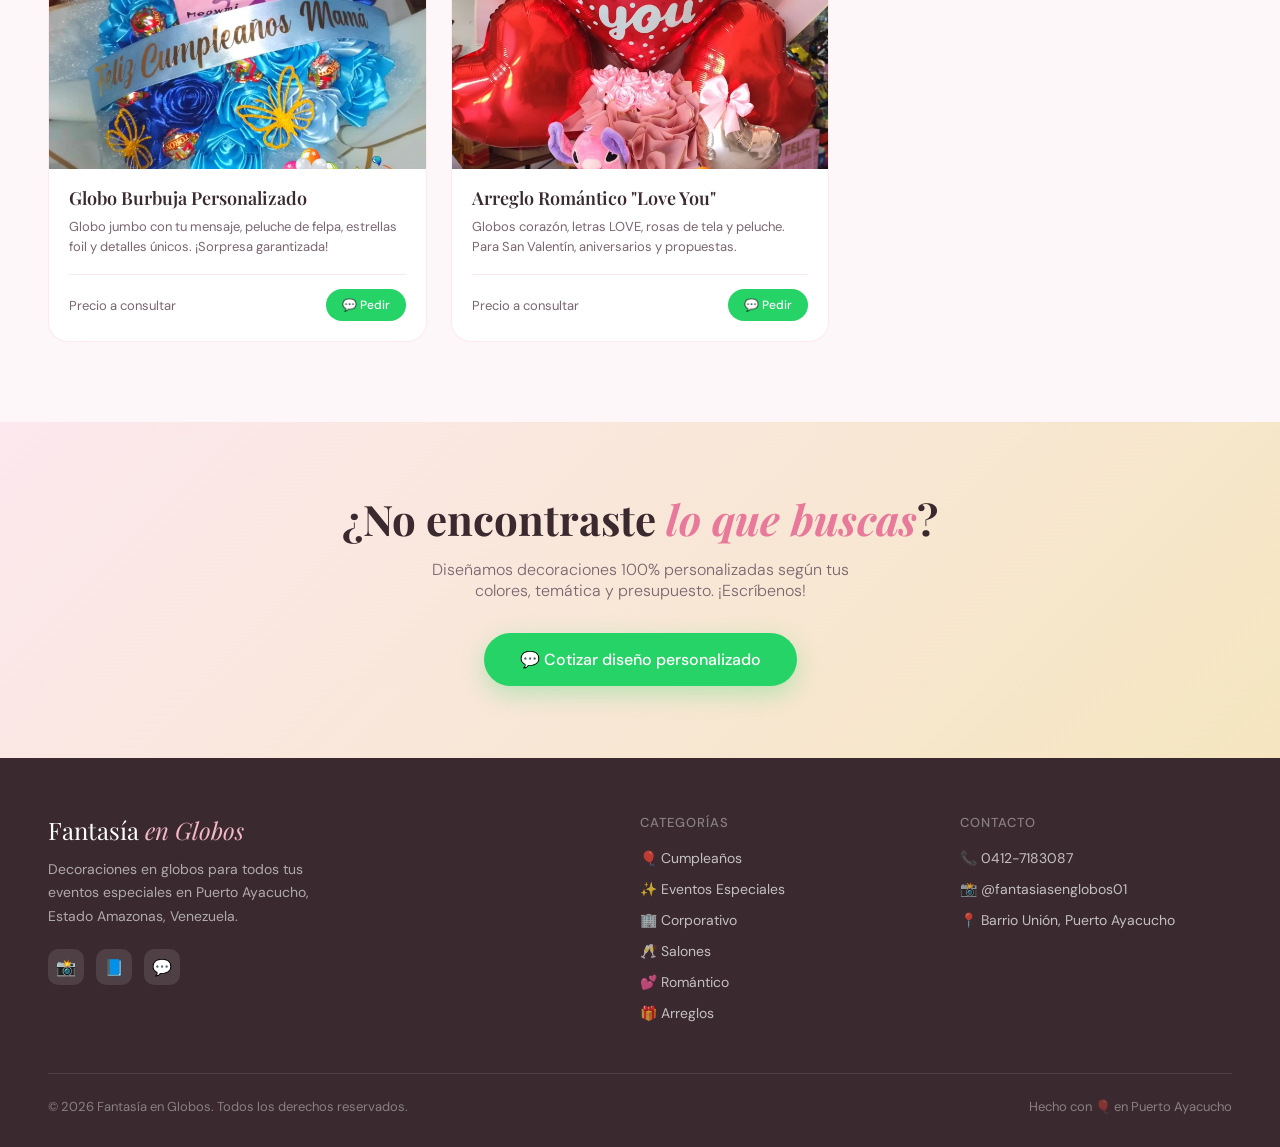
==== commit 75d53ea0: "Convert images to WebP for performance Convert all PNG/JPG images to WebP (quality 85) and update re" ====
--- a/catalogo.html
+++ b/catalogo.html
@@ -248,9 +248,9 @@
          data-name="Arco Azul & Dorado &quot;Christopher&quot;"
          data-cat="Cumpleaños"
          data-desc="Imponente arco de globos en tonos azul cielo, azul marino y dorado. Decoración completa de mesa con número personalizado. Perfecto para cumpleaños masculinos y elegantes."
-         data-img="Cumple_1.jpg">
-      <div class="card-img">
-        <img src="Cumple_1.jpg" alt="Arco azul y dorado cumpleaños Christopher" loading="lazy">
+         data-img="Cumple_1.webp">
+      <div class="card-img">
+        <img src="Cumple_1.webp" alt="Arco azul y dorado cumpleaños Christopher" loading="lazy">
         <div class="card-cat-badge">Cumpleaños</div>
         <div class="card-zoom">🔍</div>
       </div>
@@ -269,9 +269,9 @@
          data-name="Elegancia Dorada 50 Años"
          data-cat="Cumpleaños / Eventos"
          data-desc="Decoración de lujo en rosa y dorado para un cumpleaños de 50 años. Arco de globos texturizados con globos dorados, rosados y transparentes. Estilo sofisticado y atemporal."
-         data-img="Cumple2.jpg">
-      <div class="card-img">
-        <img src="Cumple2.jpg" alt="Decoración elegante cumpleaños 50 años dorado y rosa" loading="lazy">
+         data-img="Cumple2.webp">
+      <div class="card-img">
+        <img src="Cumple2.webp" alt="Decoración elegante cumpleaños 50 años dorado y rosa" loading="lazy">
         <div class="card-cat-badge">Eventos Especiales</div>
         <div class="card-zoom">🔍</div>
       </div>
@@ -290,9 +290,9 @@
          data-name="Tema Sirenita &quot;Kailani&quot;"
          data-cat="Cumpleaños Infantil"
          data-desc="Mágica decoración temática de La Sirenita para el cumpleaños de Kailani. Globos en degradé de turquesa, verde mar y morado. Arco orgánico con piezas personalizadas de corte láser."
-         data-img="Cumple3.jpg">
-      <div class="card-img">
-        <img src="Cumple3.jpg" alt="Tema Sirenita cumpleaños infantil Kailani" loading="lazy">
+         data-img="Cumple3.webp">
+      <div class="card-img">
+        <img src="Cumple3.webp" alt="Tema Sirenita cumpleaños infantil Kailani" loading="lazy">
         <div class="card-cat-badge">Cumpleaños Infantil</div>
         <div class="card-zoom">🔍</div>
       </div>
@@ -311,9 +311,9 @@
          data-name="Salón Dorado Completo"
          data-cat="Salones / Corporativo"
          data-desc="Decoración integral de salón con centros de mesa dorados, arreglos florales artificiales y globos metalizados. Ambientación completa para 15+ mesas. Perfecto para banquetes, bodas y eventos corporativos de gala."
-         data-img="Corpo1.jpg">
-      <div class="card-img">
-        <img src="Corpo1.jpg" alt="Salón completo decorado con centros de mesa dorados" loading="lazy">
+         data-img="Corpo1.webp">
+      <div class="card-img">
+        <img src="Corpo1.webp" alt="Salón completo decorado con centros de mesa dorados" loading="lazy">
         <div class="card-cat-badge">Salones</div>
         <div class="card-zoom">🔍</div>
       </div>
@@ -332,9 +332,9 @@
          data-name="Apertura Corporativa Rojo & Negro"
          data-cat="Corporativo"
          data-desc="Arco de inauguración en rojo, negro y plata para apertura de negocio. Diseño impactante con globos metalizados y cromados. Transmite profesionalismo y da la bienvenida con estilo a clientes y socios."
-         data-img="Corpo2.jpg">
-      <div class="card-img">
-        <img src="Corpo2.jpg" alt="Arco corporativo rojo negro plata apertura negocio" loading="lazy">
+         data-img="Corpo2.webp">
+      <div class="card-img">
+        <img src="Corpo2.webp" alt="Arco corporativo rojo negro plata apertura negocio" loading="lazy">
         <div class="card-cat-badge">Corporativo</div>
         <div class="card-zoom">🔍</div>
       </div>
@@ -353,9 +353,9 @@
          data-name='Bouquet "Feliz Cumpleaños Mamá"'
          data-cat="Arreglos Especiales"
          data-desc="Arreglo decorativo especial con flores de tela, chocolates Toblerone, perfume y mariposas doradas cortadas con láser. Un regalo completo, detallado y único que seguro le encantará a mamá."
-         data-img="Arreglo1.jpg">
-      <div class="card-img">
-        <img src="Arreglo1.jpg" alt="Bouquet Feliz Cumpleaños Mamá con chocolates y mariposas láser" loading="lazy">
+         data-img="Arreglo1.webp">
+      <div class="card-img">
+        <img src="Arreglo1.webp" alt="Bouquet Feliz Cumpleaños Mamá con chocolates y mariposas láser" loading="lazy">
         <div class="card-cat-badge">Arreglos</div>
         <div class="card-zoom">🔍</div>
       </div>
@@ -374,9 +374,9 @@
          data-name="Globo Burbuja Personalizado"
          data-cat="Arreglos / Regalos"
          data-desc="Globo jumbo transparente tipo burbuja con mensaje o nombre personalizado en su interior. Acompañado de peluche de felpa, estrellas foil y detalles decorativos únicos. Sorprende de una manera diferente."
-         data-img="Arreglo2.jpg">
-      <div class="card-img">
-        <img src="Arreglo2.jpg" alt="Globo burbuja personalizado con peluche y estrellas foil" loading="lazy">
+         data-img="Arreglo2.webp">
+      <div class="card-img">
+        <img src="Arreglo2.webp" alt="Globo burbuja personalizado con peluche y estrellas foil" loading="lazy">
         <div class="card-cat-badge">Arreglos</div>
         <div class="card-zoom">🔍</div>
       </div>
@@ -395,9 +395,9 @@
          data-name='Arreglo Romántico "Love You"'
          data-cat="Romántico / Arreglos"
          data-desc="Arreglo romántico con globos corazón rojos y rosados, letras foil LOVE, rosas de tela y peluche de peluche. Ideal para San Valentín, aniversarios, propuestas de matrimonio o cualquier sorpresa especial."
-         data-img="Arreglo3.jpg">
-      <div class="card-img">
-        <img src="Arreglo3.jpg" alt="Arreglo romántico Love You globos corazón y rosas" loading="lazy">
+         data-img="Arreglo3.webp">
+      <div class="card-img">
+        <img src="Arreglo3.webp" alt="Arreglo romántico Love You globos corazón y rosas" loading="lazy">
         <div class="card-cat-badge">Romántico</div>
         <div class="card-zoom">🔍</div>
       </div>
